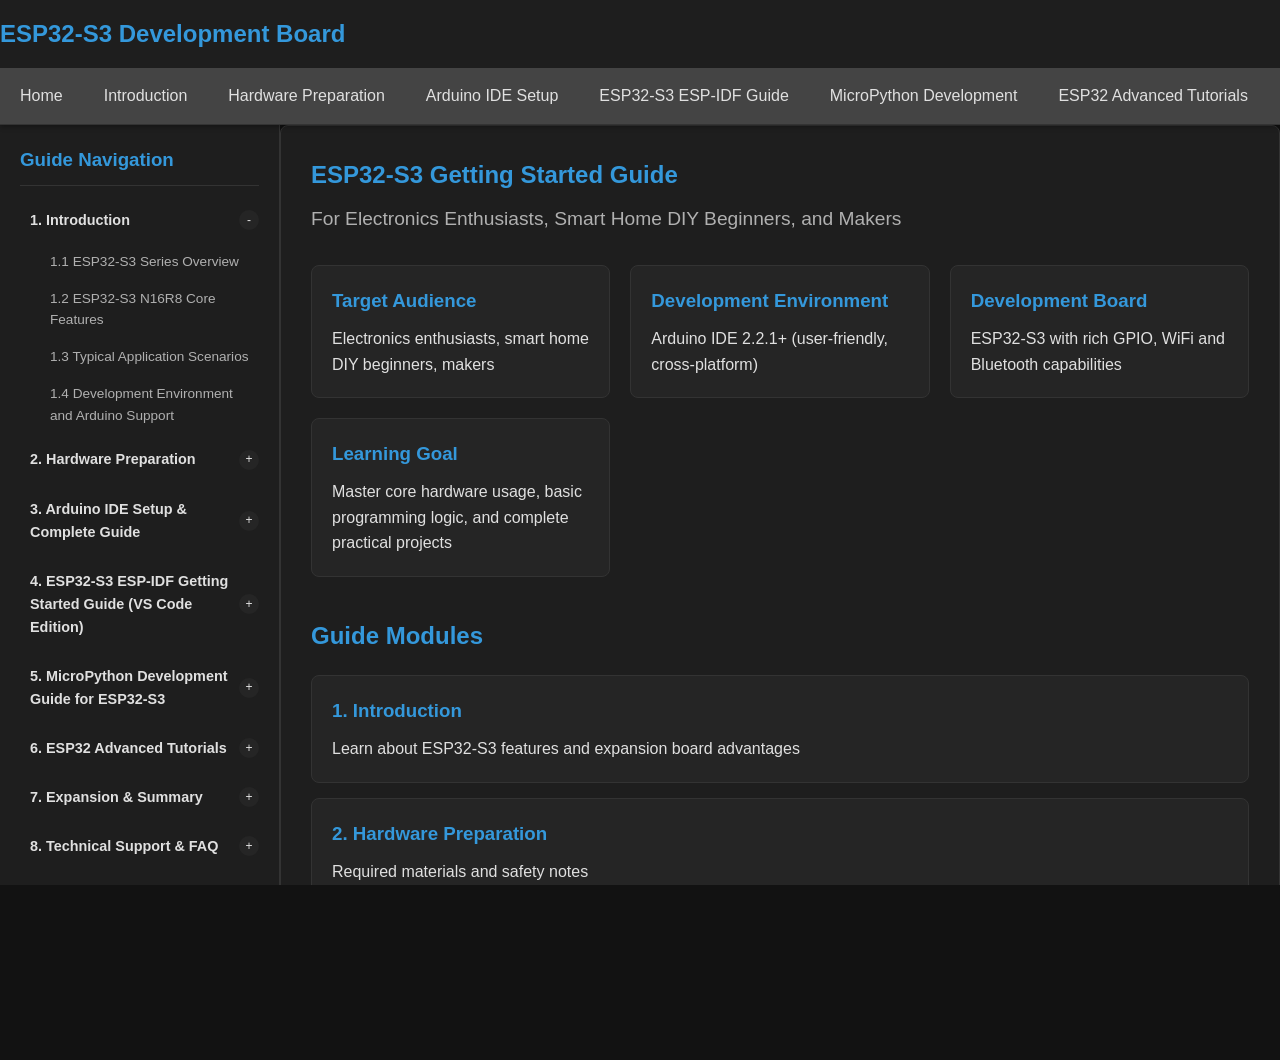
==== index.html @ 1246ef74 "Add files via upload First upload of my ESP32 tutorial website" ====
<!DOCTYPE html>
<html lang="en">
<head>
    <meta charset="UTF-8">
    <meta name="viewport" content="width=device-width, initial-scale=1.0">
    <title>ESP32-S3 Development Board - Getting Started Guide</title>
    <link rel="stylesheet" href="style.css">
</head>
<body>
    <header>
        <div class="container">
            <div class="header-top">
                <div class="logo">ESP32-S3 Development Board</div>
            </div>
            <nav class="main-nav">
                <ul>
                    <li><a href="index.html">Home</a></li>
                    <li><a href="module1.html">Introduction</a></li>
                    <li><a href="module2.html">Hardware Preparation</a></li>
                    <li><a href="module3.html">Arduino IDE Setup</a></li>
                    <li><a href="module4.html">ESP32-S3 ESP-IDF Guide</a></li>
                    <li><a href="module5.html">MicroPython Development</a></li>
                    <li><a href="module6.html">ESP32 Advanced Tutorials</a></li>
                    <li><a href="module7.html">Expansion & Summary</a></li>
                    <li><a href="module8.html">Technical Support & FAQ</a></li>
                </ul>
            </nav>
        </div>
    </header>

    <div class="container main-container">
        <aside class="sidebar">
            <h3>Guide Navigation</h3>
            <ul class="sidebar-nav">
                <li class="module-item">
                    <div class="module-header">
                        <a href="module1.html">1. Introduction</a>
                        <span class="toggle">+</span>
                    </div>
                    <ul class="submodule-list">
                        <li><a href="module1.html#module1-1">1.1 ESP32-S3 Series Overview</a></li>
                        <li><a href="module1.html#module1-2">1.2 ESP32-S3 N16R8 Core Features</a></li>
                        <li><a href="module1.html#module1-3">1.3 Typical Application Scenarios</a></li>
                        <li><a href="module1.html#module1-4">1.4 Development Environment and Arduino Support</a></li>
                    </ul>
                </li>
                <li class="module-item">
                    <div class="module-header">
                        <a href="module2.html">2. Hardware Preparation</a>
                        <span class="toggle">+</span>
                    </div>
                    <ul class="submodule-list">
                        <li><a href="module2.html#module2-1">2.1 Required Materials</a></li>
                        <li><a href="module2.html#module2-2">2.2 Notes</a></li>
                    </ul>
                </li>
                <li class="module-item">
                    <div class="module-header">
                        <a href="module3.html">3. Arduino IDE Setup & Complete Guide</a>
                        <span class="toggle">+</span>
                    </div>
                    <ul class="submodule-list">
                        <li><a href="module3.html#module3-1">3.1 Chapter 1: Arduino Development Environment Installation and Configuration</a></li>
                        <li><a href="module3.html#module3-2">3.2 Chapter 2: Hardware Basics and Pin Description</a></li>
                        <li><a href="module3.html#module3-3">3.3 Chapter 3: Arduino Programming Basics</a></li>
                        <li><a href="module3.html#module3-4">3.4 Chapter 4: LED Control (Digital Output)</a></li>
                        <li><a href="module3.html#module3-5">3.5 Chapter 5: Delay and Non-blocking Delay</a></li>
                        <li><a href="module3.html#module3-6">3.6 Chapter 6: Buttons (Digital Input)</a></li>
                        <li><a href="module3.html#module3-7">3.7 Chapter 7: External Interrupts</a></li>
                        <li><a href="module3.html#module3-8">3.8 Chapter 8: Serial Communication</a></li>
                        <li><a href="module3.html#module3-9">3.9 Chapter 9: Hardware Timers</a></li>
                        <li><a href="module3.html#module3-10">3.10 Chapter 10: PWM Pulse Width Modulation</a></li>
                        <li><a href="module3.html#module3-11">3.11 Chapter 11: ADC Analog-to-Digital Conversion</a></li>
                        <li><a href="module3.html#module3-12">3.12 Chapter 12: I2C Communication</a></li>
                        <li><a href="module3.html#module3-13">3.13 Chapter 13: SPI Communication</a></li>
                        <li><a href="module3.html#module3-14">3.14 Chapter 14: WiFi Network Communication</a></li>
                        <li><a href="module3.html#module3-15">3.15 Chapter 15: Bluetooth Communication</a></li>
                        <li><a href="module3.html#module3-16">3.16 Chapter 16: DVP Camera Module Usage</a></li>
                        <li><a href="module3.html#module3-17">3.17 Chapter 17: Comprehensive Project Practice</a></li>
                        <li><a href="module3.html#module3-18">3.18 Chapter 18: Common Problems and Troubleshooting</a></li>
                    </ul>
                </li>
                <li class="module-item">
                    <div class="module-header">
                        <a href="module4.html">4. ESP32-S3 ESP-IDF Getting Started Guide (VS Code Edition)</a>
                        <span class="toggle">+</span>
                    </div>
                    <ul class="submodule-list">
                        <li><a href="module4.html#module4-1">1. Preparation</a></li>
                        <li><a href="module4.html#module4-2">2. Install ESP-IDF Environment</a></li>
                        <li><a href="module4.html#module4-3">3. Configure VS Code Development Environment</a></li>
                        <li><a href="module4.html#module4-4">4. Create and Run First Project</a></li>
                        <li><a href="module4.html#module4-5">5. Advanced: Using Built-in JTAG Debugging</a></li>
                        <li><a href="module4.html#module4-6">6. Common Issues and Solutions</a></li>
                        <li><a href="module4.html#module4-7">7. Next Learning Suggestions</a></li>
                    </ul>
                </li>
                <li class="module-item">
                    <div class="module-header">
                        <a href="module5.html">5. MicroPython Development Guide for ESP32-S3</a>
                        <span class="toggle">+</span>
                    </div>
                    <ul class="submodule-list">
                        <li><a href="module5.html#module5-1">1. MicroPython Basics and Environment Setup</a></li>
                        <li><a href="module5.html#module5-2">2. MicroPython Basic Programming</a></li>
                        <li><a href="module5.html#module5-3">3. On-board RGB LED Control (NeoPixel / WS2812B)</a></li>
                        <li><a href="module5.html#module5-4">4. WiFi and Network Communication</a></li>
                        <li><a href="module5.html#module5-5">5. Peripheral Interfaces and Sensor Applications</a></li>
                        <li><a href="module5.html#module5-6">6. USB and OTG Features (HW-678 Special)</a></li>
                        <li><a href="module5.html#module5-7">7. Low Power and Advanced Features</a></li>
                        <li><a href="module5.html#module5-8">8. Comprehensive Project Practice</a></li>
                        <li><a href="module5.html#module5-9">Appendix</a></li>
                    </ul>
                </li>
                <li class="module-item">
                    <div class="module-header">
                        <a href="module6.html">6. ESP32 Advanced Tutorials</a>
                        <span class="toggle">+</span>
                    </div>
                    <ul class="submodule-list">
                        <li><a href="module6.html#module6-1">6.1 Project 1: Smart Environment Monitoring Station</a></li>
                        <li><a href="module6.html#module6-2">6.2 Project 2: WiFi Smart Switch</a></li>
                        <li><a href="module6.html#module6-3">6.3 Project 3: Bluetooth Low Energy Device</a></li>
                        <li><a href="module6.html#module6-4">6.4 Project 4: USB Device Simulation</a></li>
                        <li><a href="module6.html#module6-5">6.5 Project 5: Low Power Sensor Node</a></li>
                    </ul>
                </li>
                <li class="module-item">
                    <div class="module-header">
                        <a href="module7.html">7. Expansion & Summary</a>
                        <span class="toggle">+</span>
                    </div>
                    <ul class="submodule-list">
                        <li><a href="module7.html#module7-1">7.1 Further Experiment Suggestions</a></li>
                        <li><a href="module7.html#module7-2">7.2 Summary</a></li>
                    </ul>
                </li>
                <li class="module-item">
                    <div class="module-header">
                        <a href="module8.html">8. Technical Support & FAQ</a>
                        <span class="toggle">+</span>
                    </div>
                    <ul class="submodule-list">
                        <li><a href="module8.html#module8-1">8.1 Technical Support Resources</a></li>
                        <li><a href="module8.html#module8-2">8.2 Frequently Asked Questions</a></li>
                    </ul>
                </li>
            </ul>
        </aside>

        <main class="content">
            <section class="intro">
                <h1>ESP32-S3 Getting Started Guide</h1>
                <p class="subtitle">For Electronics Enthusiasts, Smart Home DIY Beginners, and Makers</p>
                
                <div class="card-grid">
                    <div class="card">
                        <h3>Target Audience</h3>
                        <p>Electronics enthusiasts, smart home DIY beginners, makers</p>
                    </div>
                    <div class="card">
                        <h3>Development Environment</h3>
                        <p>Arduino IDE 2.2.1+ (user-friendly, cross-platform)</p>
                    </div>
                    <div class="card">
                        <h3>Development Board</h3>
                        <p>ESP32-S3 with rich GPIO, WiFi and Bluetooth capabilities</p>
                    </div>
                    <div class="card">
                        <h3>Learning Goal</h3>
                        <p>Master core hardware usage, basic programming logic, and complete practical projects</p>
                    </div>
                </div>

                <div class="navigation-grid">
                    <h2>Guide Modules</h2>
                    <div class="module-card">
                        <h3><a href="module1.html">1. Introduction</a></h3>
                        <p>Learn about ESP32-S3 features and expansion board advantages</p>
                    </div>
                    <div class="module-card">
                        <h3><a href="module2.html">2. Hardware Preparation</a></h3>
                        <p>Required materials and safety notes</p>
                    </div>
                    <div class="module-card">
                        <h3><a href="module3.html">3. Arduino IDE Setup</a></h3>
                        <p>Installation and configuration guide</p>
                    </div>
                    <div class="module-card">
                        <h3><a href="module4.html">4. ESP32-S3 ESP-IDF Getting Started Guide (VS Code Edition)</a></h3>
                        <p>Introduction to ESP-IDF development with VS Code</p>
                    </div>
                    <div class="module-card">
                        <h3><a href="module5.html">5. MicroPython Development Guide for ESP32-S3</a></h3>
                        <p>MicroPython programming for ESP32-S3</p>
                    </div>
                    <div class="module-card">
                        <h3><a href="module6.html">6. ESP32 Advanced Tutorials</a></h3>
                        <p>Small Project Development</p>
                    </div>
                    <div class="module-card">
                        <h3><a href="module7.html">7. Expansion & Summary</a></h3>
                        <p>Further experiments and conclusion</p>
                    </div>
                    <div class="module-card">
                        <h3><a href="module8.html">8. Technical Support & FAQ</a></h3>
                        <p>Support resources and common questions</p>
                    </div>
                </div>
            </section>
        </main>
    </div>

    <footer>
        <div class="container">
            <div class="footer-content">
                <div class="footer-links">
                    <a href="index.html">Home</a>
                    <a href="module1.html">Introduction</a>
                    <a href="module2.html">Hardware Preparation</a>
                    <a href="module3.html">Arduino IDE Setup</a>
                    <a href="module4.html">ESP32-S3 ESP-IDF Guide</a>
                    <a href="module5.html">MicroPython Development</a>
                    <a href="module6.html">ESP32 Advanced Tutorials</a>
                    <a href="module7.html">Expansion & Summary</a>
                    <a href="module8.html">Technical Support & FAQ</a>
                </div>
                <div class="copyright">
                    <p>&copy; 2026 ESP32-S3 Getting Started Guide</p>
                </div>
            </div>
        </div>
    </footer>

    <script src="script.js"></script>
</body>
</html>
---- style.css ----
/* CSS 变量 */
:root {
    --primary-color: #3498db;
    --primary-dark: #2980b9;
    --bg-primary: #121212;
    --bg-secondary: #1e1e1e;
    --bg-tertiary: #252525;
    --text-primary: #e0e0e0;
    --text-secondary: #b0b0b0;
    --border-color: #333;
    --border-radius: 8px;
    --box-shadow: 0 2px 10px rgba(0,0,0,0.3);
    --transition: all 0.3s ease;
}

/* 全局重置 */
* {
    margin: 0;
    padding: 0;
    box-sizing: border-box;
}

html, body {
    height: 100%;
    width: 100%;
    overflow-x: hidden;
    scroll-behavior: smooth;
    margin: 0;
    padding: 0;
}

body {
    font-family: 'Arial', sans-serif;
    line-height: 1.6;
    color: var(--text-primary);
    background-color: var(--bg-primary);
    min-height: 100vh;
    margin: 0;
    padding: 0;
}

.container {
    width: 100%;
    margin: 0;
    padding: 0;
    box-sizing: border-box;
}

/* 头部样式 */
header {
    background-color: var(--bg-secondary);
    color: var(--text-primary);
    box-shadow: 0 2px 5px rgba(0,0,0,0.3);
    position: sticky;
    top: 0;
    z-index: 1000;
    margin: 0;
    padding: 0;
    border-bottom: 1px solid var(--border-color);
}

.header-top {
    display: flex;
    justify-content: space-between;
    align-items: center;
    padding: 15px 0;
    margin: 0;
}

.logo {
    font-size: 1.5rem;
    font-weight: bold;
    color: var(--primary-color);
    transition: var(--transition);
}

.logo:hover {
    color: var(--primary-dark);
}

/* 主导航 */
.main-nav {
    background-color: var(--bg-tertiary);
}

.main-nav ul {
    display: flex;
    list-style: none;
    overflow-x: auto;
    white-space: nowrap;
    scrollbar-width: none;
    -ms-overflow-style: none;
}

.main-nav ul::-webkit-scrollbar {
    display: none;
}

.main-nav ul li {
    margin-right: 1px;
}

.main-nav ul li a {
    display: block;
    color: var(--text-primary);
    text-decoration: none;
    padding: 15px 20px;
    transition: var(--transition);
    position: relative;
}

.main-nav ul li a:hover {
    background-color: var(--primary-color);
    color: white;
}

.main-nav ul li a.active {
    background-color: var(--primary-color);
    color: white;
}

/* 主容器 */
.main-container {
    display: flex;
    margin-top: 0;
    min-height: calc(100vh - 140px);
    width: 100%;
    box-sizing: border-box;
    gap: 0;
    overflow: hidden;
    padding: 0;
    margin: 0;
}

/* 侧边栏 */
.sidebar {
    flex-basis: 280px;
    flex-grow: 0;
    flex-shrink: 0;
    background-color: var(--bg-secondary);
    border-radius: 0;
    box-shadow: none;
    padding: 20px;
    position: sticky;
    top: 100px;
    align-self: flex-start;
    max-height: calc(100vh - 140px);
    overflow-y: auto;
    border: none;
    border-right: 1px solid var(--border-color);
    transition: var(--transition);
    margin: 0;
    box-sizing: border-box;
}

/* 主内容 */
.content {
    flex: 1;
    min-width: 0;
    box-sizing: border-box;
    overflow-y: auto;
    max-height: calc(100vh - 140px);
    scrollbar-width: thin;
    scrollbar-color: #444 var(--bg-tertiary);
    margin: 0;
    padding: 0;
}

.sidebar h3 {
    color: var(--primary-color);
    margin-bottom: 15px;
    padding-bottom: 10px;
    border-bottom: 1px solid var(--border-color);
}

.sidebar-nav {
    list-style: none;
}

.module-item {
    margin-bottom: 5px;
}

.module-header {
    display: flex;
    justify-content: space-between;
    align-items: center;
    cursor: pointer;
}

.module-header a {
    flex: 1;
    display: block;
    color: var(--text-primary);
    text-decoration: none;
    padding: 8px 10px;
    border-radius: 4px;
    transition: var(--transition);
    font-size: 0.9rem;
    font-weight: bold;
}

.module-header:hover a {
    background-color: var(--bg-tertiary);
    padding-left: 15px;
}

.toggle {
    width: 20px;
    height: 20px;
    display: flex;
    align-items: center;
    justify-content: center;
    font-size: 12px;
    background-color: var(--bg-tertiary);
    color: var(--text-primary);
    border-radius: 50%;
    transition: var(--transition);
    flex-shrink: 0;
    cursor: pointer;
}

.module-header:hover .toggle {
    background-color: #444;
    transform: rotate(180deg);
}

.toggle:active {
    transform: rotate(180deg) scale(0.9);
    background-color: var(--primary-color);
}

.module-header a:active {
    background-color: var(--primary-color);
    color: white;
}

.submodule-list li a:active {
    background-color: var(--primary-color);
    color: white;
    padding-left: 15px;
}

.sidebar-nav li a.active {
    background-color: var(--primary-color);
    color: white;
    font-weight: bold;
    box-shadow: 0 2px 5px rgba(52, 152, 219, 0.3);
}

.submodule-list {
    list-style: none;
    margin-left: 20px;
    margin-top: 5px;
    max-height: 0;
    opacity: 0;
    overflow: hidden;
    transition: max-height 0.3s ease, opacity 0.3s ease;
}

.submodule-list.active {
    max-height: 1000px;
    opacity: 1;
}

.submodule-list li {
    margin-bottom: 3px;
}

.submodule-list li a {
    display: block;
    color: var(--text-secondary);
    text-decoration: none;
    padding: 6px 10px;
    border-radius: 4px;
    transition: var(--transition);
    font-size: 0.85rem;
    position: relative;
}

.submodule-list li a:hover {
    background-color: var(--bg-tertiary);
    padding-left: 15px;
    color: var(--text-primary);
}

/* 主内容 */
.content {
    flex: 1;
    min-width: 0;
    box-sizing: border-box;
    overflow-y: auto;
    max-height: calc(100vh - 140px);
    scrollbar-width: thin;
    scrollbar-color: #444 var(--bg-tertiary);
    min-width: 300px;
    margin: 0;
    padding: 0;
    flex-grow: 1;
    flex-shrink: 1;
}

.content::-webkit-scrollbar {
    width: 6px;
}

.content::-webkit-scrollbar-track {
    background: var(--bg-tertiary);
    border-radius: 3px;
}

.content::-webkit-scrollbar-thumb {
    background: #444;
    border-radius: 3px;
}

.content::-webkit-scrollbar-thumb:hover {
    background: #555;
}

/* 介绍部分 */
.intro {
    background: var(--bg-secondary);
    padding: 30px;
    border-radius: var(--border-radius);
    box-shadow: var(--box-shadow);
    margin-bottom: 20px;
    border: 1px solid var(--border-color);
    animation: fadeIn 0.5s ease;
}

@keyframes fadeIn {
    from {
        opacity: 0;
        transform: translateY(20px);
    }
    to {
        opacity: 1;
        transform: translateY(0);
    }
}

.intro h1 {
    color: var(--primary-color);
    margin-bottom: 10px;
}

.subtitle {
    color: var(--text-secondary);
    font-size: 1.2rem;
    margin-bottom: 30px;
}

.card-grid {
    display: grid;
    grid-template-columns: repeat(auto-fit, minmax(250px, 1fr));
    gap: 20px;
}

.card {
    background: var(--bg-tertiary);
    padding: 20px;
    border-radius: var(--border-radius);
    border: 1px solid var(--border-color);
    transition: var(--transition);
    position: relative;
    overflow: hidden;
}

.card::before {
    content: '';
    position: absolute;
    top: 0;
    left: 0;
    width: 100%;
    height: 3px;
    background: linear-gradient(90deg, var(--primary-color), transparent);
    transform: scaleX(0);
    transform-origin: left;
    transition: transform 0.3s ease;
}

.card:hover {
    transform: translateY(-5px);
    box-shadow: 0 5px 20px rgba(0,0,0,0.3);
}

.card:hover::before {
    transform: scaleX(1);
}

/* 导航网格 */
.navigation-grid {
    margin-top: 40px;
}

.navigation-grid h2 {
    margin-bottom: 20px;
    color: var(--primary-color);
}

.module-card {
    background: var(--bg-tertiary);
    padding: 20px;
    border-radius: var(--border-radius);
    border: 1px solid var(--border-color);
    margin-bottom: 15px;
    transition: var(--transition);
    position: relative;
    overflow: hidden;
}

.module-card::before {
    content: '';
    position: absolute;
    top: 0;
    left: 0;
    width: 100%;
    height: 3px;
    background: linear-gradient(90deg, var(--primary-color), transparent);
    transform: scaleX(0);
    transform-origin: left;
    transition: transform 0.3s ease;
}

.module-card:hover {
    transform: translateY(-5px);
    box-shadow: 0 5px 20px rgba(0,0,0,0.3);
}

.module-card:hover::before {
    transform: scaleX(1);
}

.module-card h3 a {
    color: var(--primary-color);
    text-decoration: none;
    transition: var(--transition);
}

.module-card h3 a:hover {
    color: var(--primary-dark);
}

.module-card p {
    margin-top: 10px;
    color: var(--text-primary);
}

.card h3 {
    color: var(--primary-color);
    margin-bottom: 10px;
}

/* 模块样式 */
.module {
    background: var(--bg-secondary);
    margin-bottom: 0;
    padding: 30px;
    border-radius: 0;
    box-shadow: none;
    border: none;
    transition: var(--transition);
}

.module h2 {
    color: var(--primary-color);
    margin-bottom: 20px;
    padding-bottom: 10px;
    border-bottom: 2px solid var(--primary-color);
}

.submodule {
    margin-bottom: 30px;
}

.submodule h3 {
    color: var(--text-primary);
    margin: 20px 0 15px;
    padding-left: 10px;
    border-left: 4px solid var(--primary-color);
    position: relative;
}

.submodule h3::after {
    content: '';
    position: absolute;
    left: 0;
    bottom: -5px;
    width: 50px;
    height: 2px;
    background: var(--primary-color);
}

.submodule-content {
    margin-left: 20px;
}

.submodule-content p {
    margin-bottom: 10px;
}

.image-container {
    margin: 20px 0;
    text-align: center;
    border-radius: var(--border-radius);
    overflow: hidden;
    box-shadow: var(--box-shadow);
}

.feature-image {
    max-width: 100%;
    height: auto;
    border-radius: var(--border-radius);
    transition: var(--transition);
}

.feature-image:hover {
    transform: scale(1.02);
}

.submodule-content ul {
    margin-left: 20px;
    margin-bottom: 15px;
}

.submodule-content ul li {
    margin-bottom: 5px;
    position: relative;
    padding-left: 10px;
}

.submodule-content ul li::before {
    content: '•';
    color: var(--primary-color);
    font-weight: bold;
    position: absolute;
    left: 0;
}

/* 配置列表 */
.config-list {
    background: var(--bg-tertiary);
    padding: 15px;
    border-radius: 6px;
    border-left: 4px solid #4CAF50;
    border: 1px solid var(--border-color);
    margin: 15px 0;
}

.config-list li {
    margin-bottom: 8px;
    font-family: 'Courier New', monospace;
    color: var(--text-primary);
}

/* 表格样式 */
table {
    width: 100%;
    border-collapse: collapse;
    margin: 20px 0;
    overflow-x: auto;
    display: block;
    border-radius: var(--border-radius);
    box-shadow: 0 2px 5px rgba(0,0,0,0.1);
}

th, td {
    padding: 12px;
    text-align: left;
    border-bottom: 1px solid var(--border-color);
    color: var(--text-primary);
}

th {
    background-color: var(--primary-color);
    color: white;
    font-weight: bold;
    position: sticky;
    top: 0;
    z-index: 10;
}

tr:hover {
    background-color: var(--bg-tertiary);
}

tr:last-child td {
    border-bottom: none;
}

/* 页脚 */
footer {
    background-color: var(--bg-secondary);
    color: var(--text-primary);
    margin-top: 40px;
    padding: 30px 0;
    border-top: 1px solid var(--border-color);
}

.footer-content {
    display: flex;
    justify-content: space-between;
    align-items: center;
    flex-wrap: wrap;
}

.footer-links a {
    color: var(--text-primary);
    text-decoration: none;
    margin-right: 20px;
    transition: var(--transition);
    position: relative;
}

.footer-links a:hover {
    color: var(--primary-color);
}

.footer-links a::after {
    content: '';
    position: absolute;
    bottom: -5px;
    left: 0;
    width: 0;
    height: 2px;
    background: var(--primary-color);
    transition: width 0.3s ease;
}

.footer-links a:hover::after {
    width: 100%;
}

.copyright {
    text-align: right;
    font-size: 0.9rem;
    opacity: 0.8;
}

/* 响应式设计 */
@media (max-width: 992px) {
    .main-container {
        flex-direction: column;
    }
    
    .sidebar {
        width: 100%;
        margin-right: 0;
        margin-bottom: 20px;
        position: relative;
        top: 0;
        max-height: none;
        border: 1px solid var(--border-color);
    }
    
    .content {
        width: 100%;
    }
    
    .sidebar-nav {
        display: block;
    }
    
    .module-item {
        margin-bottom: 10px;
        border: 1px solid var(--border-color);
        border-radius: var(--border-radius);
        overflow: hidden;
    }
    
    .module-header {
        background-color: var(--bg-tertiary);
        padding: 0 10px;
    }
    
    .submodule-list {
        margin-left: 0;
        padding-left: 20px;
        background-color: var(--bg-secondary);
    }
    
    .footer-content {
        flex-direction: column;
        text-align: center;
    }
    
    .footer-links {
        margin-bottom: 15px;
        display: flex;
        flex-wrap: wrap;
        justify-content: center;
    }
    
    .footer-links a {
        margin: 5px 10px;
    }
    
    .copyright {
        text-align: center;
    }
}

@media (max-width: 768px) {
    .header-top {
        flex-direction: column;
        align-items: flex-start;
    }
    
    .language {
        margin-top: 10px;
    }
    
    .main-nav ul {
        flex-wrap: wrap;
    }
    
    .main-nav ul li a {
        padding: 10px 15px;
    }
    
    .intro {
        padding: 20px;
        border: 1px solid var(--border-color);
    }
    
    .module {
        padding: 20px;
        border: 1px solid var(--border-color);
    }
    
    .submodule-content {
        margin-left: 10px;
    }
}

@media (max-width: 480px) {
    .logo {
        font-size: 1.2rem;
    }
    
    .intro h1 {
        font-size: 1.8rem;
    }
    
    .card-grid {
        grid-template-columns: 1fr;
    }
    
    .sidebar-nav {
        grid-template-columns: 1fr;
    }
}

/* 滚动条样式 */
.sidebar::-webkit-scrollbar {
    width: 6px;
}

.sidebar::-webkit-scrollbar-track {
    background: var(--bg-tertiary);
    border-radius: 3px;
}

.sidebar::-webkit-scrollbar-thumb {
    background: #444;
    border-radius: 3px;
}

.sidebar::-webkit-scrollbar-thumb:hover {
    background: #555;
}

/* 高亮当前模块 */
.module:target {
    animation: highlight 1s ease;
}

@keyframes highlight {
    0% {
        background-color: rgba(52, 152, 219, 0.2);
    }
    100% {
        background-color: var(--bg-secondary);
    }
}

/* 代码框样式 */
.code-box {
    background-color: var(--bg-tertiary);
    border-radius: 6px;
    padding: 15px;
    margin: 15px 0;
    overflow-x: auto;
    border-left: 4px solid var(--primary-color);
    border: 1px solid var(--border-color);
    position: relative;
}

.code-box pre {
    margin: 0;
    font-family: 'Courier New', monospace;
    font-size: 0.9rem;
    line-height: 1.4;
}

.code-box code {
    color: var(--text-primary);
}

/* 侧边栏激活状态 */
.sidebar-nav li a.active {
    background-color: var(--primary-color);
    color: white;
}

/* 菜单按钮样式 */
#menuButton {
    transition: var(--transition);
}

#menuButton:hover {
    color: var(--primary-color);
    transform: rotate(90deg);
}

/* 返回顶部按钮样式 */
#backToTop {
    transition: var(--transition);
}

#backToTop:hover {
    background-color: var(--primary-dark);
    transform: translateY(-5px);
    box-shadow: 0 5px 15px rgba(52, 152, 219, 0.4);
}

/* 表格响应式处理 */
@media (max-width: 768px) {
    table {
        font-size: 0.85rem;
    }
    
    th, td {
        padding: 8px;
    }
}

/* 8.1 技术支持资源链接样式 */
#module8-1 .submodule-content a {
    background-color: white;
    color: #3498db;
    padding: 2px 6px;
    border-radius: 4px;
    text-decoration: none;
    transition: all 0.3s ease;
}

#module8-1 .submodule-content a:hover {
    background-color: #3498db;
    color: white;
}

/* 无障碍支持 */
@media (prefers-reduced-motion: reduce) {
    *,
    *::before,
    *::after {
        animation-duration: 0.01ms !important;
        animation-iteration-count: 1 !important;
        transition-duration: 0.01ms !important;
        scroll-behavior: auto !important;
    }
}

/* 打印样式 */
@media print {
    body {
        background: white;
        color: black;
    }
    
    .sidebar, .main-nav, #menuButton, #backToTop, footer {
        display: none;
    }
    
    .content {
        width: 100%;
    }
    
    .module {
        box-shadow: none;
        border: 1px solid #ccc;
    }
}
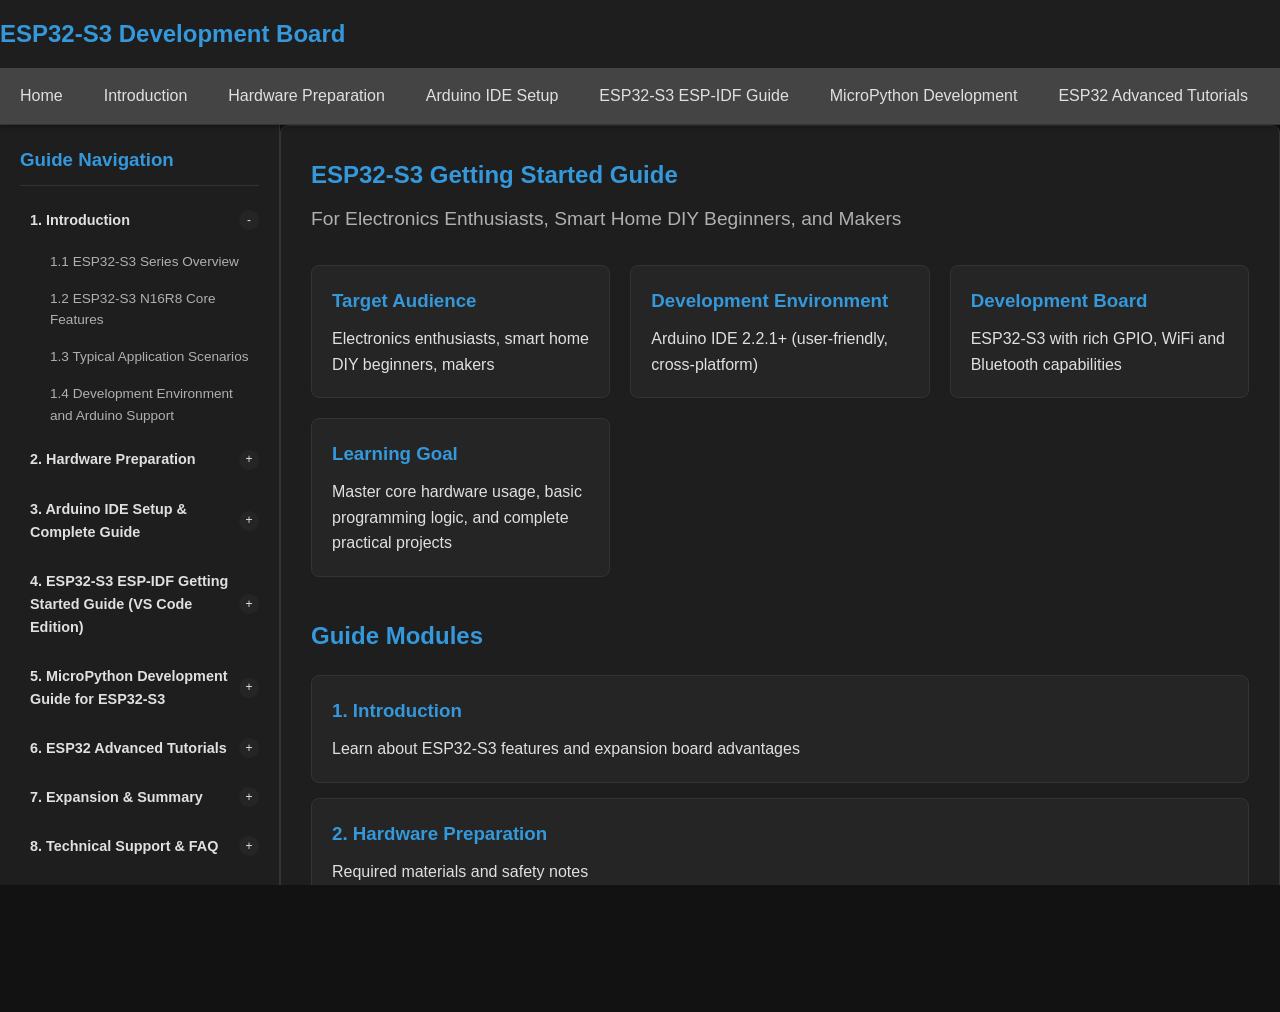
==== commit 4d3347a5: "new cheek  bug1" ====
--- a/index.html
+++ b/index.html
@@ -51,7 +51,10 @@
                     </div>
                     <ul class="submodule-list">
                         <li><a href="module2.html#module2-1">2.1 Required Materials</a></li>
-                        <li><a href="module2.html#module2-2">2.2 Notes</a></li>
+                        <li><a href="module2.html#module2-2">2.2 Detailed Notes and Operation Specifications</a></li>
+                        <li><a href="module2.html#module2-3">2.3 Recommended Expansion Materials (Advanced Experiments)</a></li>
+                        <li><a href="module2.html#module2-4">2.4 Common Errors and Troubleshooting</a></li>
+                        <li><a href="module2.html#module2-5">2.5 Hardware Checklist (Before Each Experiment)</a></li>
                     </ul>
                 </li>
                 <li class="module-item">
@@ -215,18 +218,14 @@
         <div class="container">
             <div class="footer-content">
                 <div class="footer-links">
-                    <a href="index.html">Home</a>
-                    <a href="module1.html">Introduction</a>
-                    <a href="module2.html">Hardware Preparation</a>
-                    <a href="module3.html">Arduino IDE Setup</a>
-                    <a href="module4.html">ESP32-S3 ESP-IDF Guide</a>
-                    <a href="module5.html">MicroPython Development</a>
-                    <a href="module6.html">ESP32 Advanced Tutorials</a>
-                    <a href="module7.html">Expansion & Summary</a>
-                    <a href="module8.html">Technical Support & FAQ</a>
+                    <a href="#">About Us</a>
+                    <a href="#">Contact Us</a>
+                    <a href="#">Privacy Policy</a>
+                    <a href="#">Terms of Service</a>
+                    <a href="#">Resources</a>
                 </div>
                 <div class="copyright">
-                    <p>&copy; 2026 ESP32-S3 Getting Started Guide</p>
+                    <p>&copy; 2026 ESP32-S3 Development Board Guide</p>
                 </div>
             </div>
         </div>
